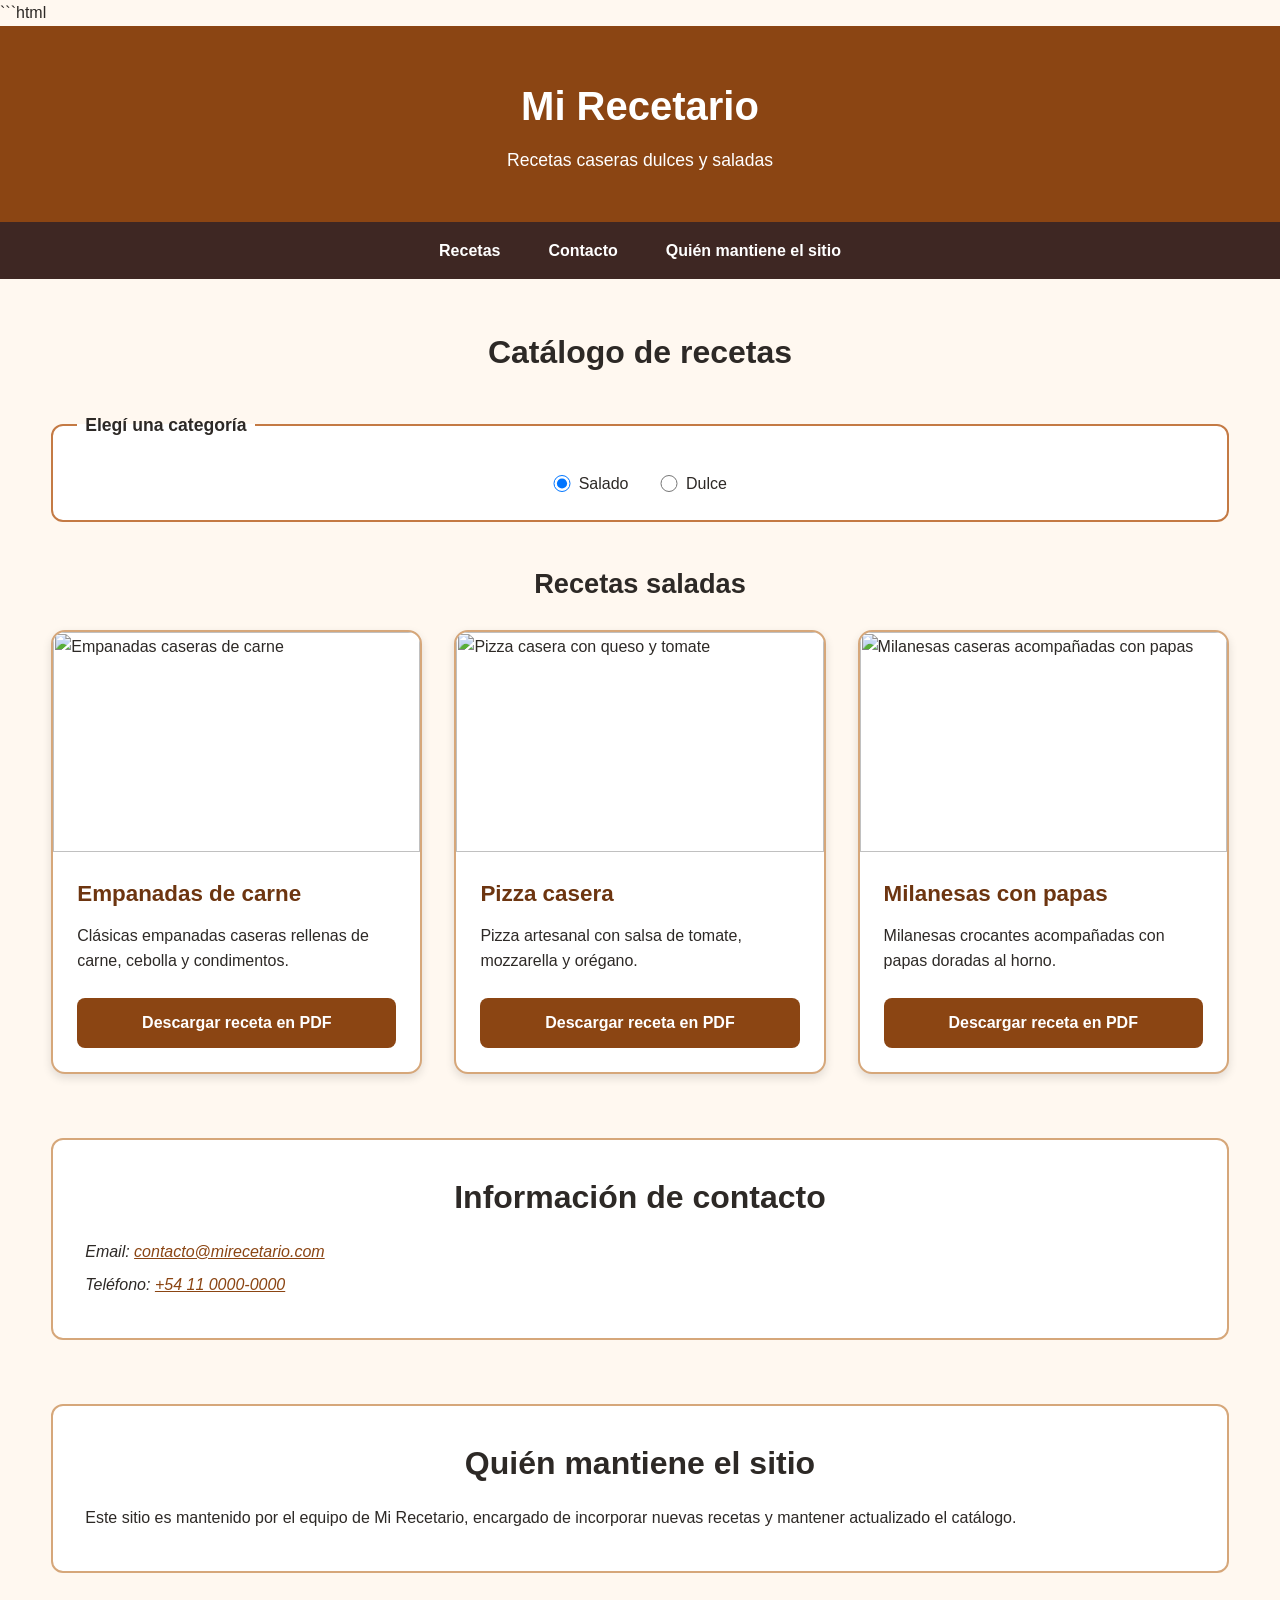
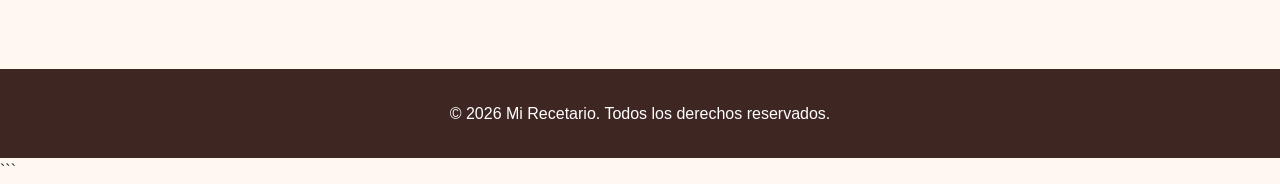
==== sitioChatGPT/index.html @ 0e3d198e "Agregados sitios de ChatGPT y Gemini" ====
```html
<!DOCTYPE html>
<html lang="es">
<head>
    <meta charset="UTF-8">
    <meta name="viewport" content="width=device-width, initial-scale=1.0">
    <meta name="description" content="Sitio web de recetas de cocina dulces y saladas.">
    <title>Recetario</title>

    <link rel="stylesheet" href="estilosIA.css">
</head>

<body>

    <header>
        <h1>Mi Recetario</h1>
        <p>Recetas caseras dulces y saladas</p>
    </header>

    <nav aria-label="Navegación principal">
        <ul>
            <li><a href="#recetas">Recetas</a></li>
            <li><a href="#contacto">Contacto</a></li>
            <li><a href="#mantenimiento">Quién mantiene el sitio</a></li>
        </ul>
    </nav>

    <main>

        <section id="recetas" aria-labelledby="titulo-recetas">

            <h2 id="titulo-recetas">Catálogo de recetas</h2>

            <!--
                Los radio buttons permiten seleccionar una categoría
                y CSS se encarga de mostrar las recetas correspondientes.
            -->
            <fieldset class="selector-categoria">

                <legend>Elegí una categoría</legend>

                <div class="opciones-categoria">

                    <div>
                        <input
                            type="radio"
                            id="categoria-salado"
                            name="categoria"
                            value="salado"
                            checked
                        >
                        <label for="categoria-salado">Salado</label>
                    </div>

                    <div>
                        <input
                            type="radio"
                            id="categoria-dulce"
                            name="categoria"
                            value="dulce"
                        >
                        <label for="categoria-dulce">Dulce</label>
                    </div>

                </div>

            </fieldset>

            <!-- RECETAS SALADAS -->
            <section
                id="salado"
                class="recetas categoria-salada"
                aria-labelledby="titulo-salado"
            >
                <h3 id="titulo-salado">Recetas saladas</h3>

                <div class="grilla-recetas">

                    <article class="receta">
                        <img
                            src="imágenes/receta1.png"
                            alt="Empanadas caseras de carne"
                        >

                        <div class="contenido-receta">
                            <h4>Empanadas de carne</h4>

                            <p>
                                Clásicas empanadas caseras rellenas de carne,
                                cebolla y condimentos.
                            </p>

                            <a
                                class="boton-pdf"
                                href="recetarios/receta1.pdf"
                                download
                            >
                                Descargar receta en PDF
                            </a>
                        </div>
                    </article>

                    <article class="receta">
                        <img
                            src="imágenes/receta2.png"
                            alt="Pizza casera con queso y tomate"
                        >

                        <div class="contenido-receta">
                            <h4>Pizza casera</h4>

                            <p>
                                Pizza artesanal con salsa de tomate,
                                mozzarella y orégano.
                            </p>

                            <a
                                class="boton-pdf"
                                href="recetarios/receta2.pdf"
                                download
                            >
                                Descargar receta en PDF
                            </a>
                        </div>
                    </article>

                    <article class="receta">
                        <img
                            src="imágenes/receta3.png"
                            alt="Milanesas caseras acompañadas con papas"
                        >

                        <div class="contenido-receta">
                            <h4>Milanesas con papas</h4>

                            <p>
                                Milanesas crocantes acompañadas con
                                papas doradas al horno.
                            </p>

                            <a
                                class="boton-pdf"
                                href="recetarios/receta3.pdf"
                                download
                            >
                                Descargar receta en PDF
                            </a>
                        </div>
                    </article>

                </div>
            </section>

            <!-- RECETAS DULCES -->
            <section
                id="dulce"
                class="recetas categoria-dulce"
                aria-labelledby="titulo-dulce"
            >
                <h3 id="titulo-dulce">Recetas dulces</h3>

                <div class="grilla-recetas">

                    <article class="receta">
                        <img
                            src="imágenes/receta4.png"
                            alt="Torta de chocolate decorada"
                        >

                        <div class="contenido-receta">
                            <h4>Torta de chocolate</h4>

                            <p>
                                Una torta húmeda de chocolate ideal
                                para compartir.
                            </p>

                            <a
                                class="boton-pdf"
                                href="recetarios/receta4.pdf"
                                download
                            >
                                Descargar receta en PDF
                            </a>
                        </div>
                    </article>

                    <article class="receta">
                        <img
                            src="imágenes/receta5.png"
                            alt="Alfajores caseros rellenos con dulce de leche"
                        >

                        <div class="contenido-receta">
                            <h4>Alfajores de dulce de leche</h4>

                            <p>
                                Delicados alfajores caseros rellenos
                                con dulce de leche.
                            </p>

                            <a
                                class="boton-pdf"
                                href="recetarios/receta5.pdf"
                                download
                            >
                                Descargar receta en PDF
                            </a>
                        </div>
                    </article>

                    <article class="receta">
                        <img
                            src="imágenes/receta6.png"
                            alt="Budín de vainilla casero"
                        >

                        <div class="contenido-receta">
                            <h4>Budín de vainilla</h4>

                            <p>
                                Budín suave y esponjoso, perfecto
                                para acompañar el mate.
                            </p>

                            <a
                                class="boton-pdf"
                                href="recetarios/receta6.pdf"
                                download
                            >
                                Descargar receta en PDF
                            </a>
                        </div>
                    </article>

                </div>
            </section>

        </section>

        <section id="contacto" class="informacion">
            <h2>Información de contacto</h2>

            <address>
                <p>
                    Email:
                    <a href="mailto:contacto@mirecetario.com">
                        contacto@mirecetario.com
                    </a>
                </p>

                <p>
                    Teléfono:
                    <a href="tel:+541100000000">
                        +54 11 0000-0000
                    </a>
                </p>
            </address>
        </section>

        <section id="mantenimiento" class="informacion">
            <h2>Quién mantiene el sitio</h2>

            <p>
                Este sitio es mantenido por el equipo de Mi Recetario,
                encargado de incorporar nuevas recetas y mantener
                actualizado el catálogo.
            </p>
        </section>

    </main>

    <footer>
        <p>&copy; 2026 Mi Recetario. Todos los derechos reservados.</p>
    </footer>

</body>
</html>
```
---- sitioChatGPT/estilosIA.css ----
/* =========================
   ESTILOS GENERALES
   ========================= */

* {
    box-sizing: border-box;
    margin: 0;
    padding: 0;
}

html {
    scroll-behavior: smooth;
}

body {
    font-family: Arial, Helvetica, sans-serif;
    line-height: 1.6;
    color: #2d2926;
    background-color: #fff8f0;
}

a {
    color: #8b4513;
}

a:focus,
input:focus {
    outline: 3px solid #1d70b8;
    outline-offset: 3px;
}


/* =========================
   ENCABEZADO
   ========================= */

header {
    text-align: center;
    padding: 3rem 1rem;
    background-color: #8b4513;
    color: white;
}

header h1 {
    font-size: 2.5rem;
    margin-bottom: 0.5rem;
}

header p {
    font-size: 1.1rem;
}


/* =========================
   NAVEGACIÓN
   ========================= */

nav {
    background-color: #3e2723;
    position: sticky;
    top: 0;
    z-index: 10;
}

nav ul {
    list-style: none;
    display: flex;
    justify-content: center;
    flex-wrap: wrap;
}

nav a {
    display: block;
    padding: 1rem 1.5rem;
    color: white;
    text-decoration: none;
    font-weight: bold;
}

nav a:hover,
nav a:focus {
    background-color: #6d4c41;
}


/* =========================
   CONTENIDO PRINCIPAL
   ========================= */

main {
    width: min(1200px, 92%);
    margin: 0 auto;
    padding: 3rem 0;
}

main h2 {
    text-align: center;
    margin-bottom: 2rem;
    font-size: 2rem;
}


/* =========================
   SELECTOR DE CATEGORÍA
   ========================= */

.selector-categoria {
    border: 2px solid #c47a44;
    border-radius: 12px;
    padding: 1.5rem;
    margin-bottom: 2.5rem;
    background-color: #fff;
}

.selector-categoria legend {
    font-weight: bold;
    padding: 0 0.5rem;
    font-size: 1.1rem;
}

.opciones-categoria {
    display: flex;
    justify-content: center;
    gap: 2rem;
    margin-top: 0.5rem;
}

.opciones-categoria div {
    display: flex;
    align-items: center;
    gap: 0.5rem;
}

.opciones-categoria input {
    width: 1.1rem;
    height: 1.1rem;
}


/* =========================
   SISTEMA DE CATEGORÍAS
   ========================= */

/*
   Inicialmente ocultamos las dos categorías.
*/

.recetas {
    display: none;
}

/*
   Si se selecciona "Salado", mostramos
   solamente las recetas saladas.
*/

body:has(#categoria-salado:checked) .categoria-salada {
    display: block;
}

/*
   Si se selecciona "Dulce", mostramos
   solamente las recetas dulces.
*/

body:has(#categoria-dulce:checked) .categoria-dulce {
    display: block;
}

.recetas > h3 {
    text-align: center;
    font-size: 1.7rem;
    margin-bottom: 1.5rem;
}


/* =========================
   TARJETAS DE RECETAS
   ========================= */

.grilla-recetas {
    display: grid;
    grid-template-columns: repeat(3, 1fr);
    gap: 2rem;
}

.receta {
    background-color: white;
    border: 2px solid #d6a77a;
    border-radius: 14px;
    overflow: hidden;

    box-shadow: 0 4px 10px rgba(0, 0, 0, 0.12);

    display: flex;
    flex-direction: column;

    transition:
        transform 0.2s ease,
        box-shadow 0.2s ease;
}

.receta:hover {
    transform: translateY(-4px);
    box-shadow: 0 8px 18px rgba(0, 0, 0, 0.16);
}

.receta img {
    display: block;
    width: 100%;
    height: 220px;
    object-fit: cover;
}

.contenido-receta {
    padding: 1.5rem;

    display: flex;
    flex-direction: column;
    flex-grow: 1;
}

.contenido-receta h4 {
    font-size: 1.4rem;
    margin-bottom: 0.7rem;
    color: #6d3510;
}

.contenido-receta p {
    margin-bottom: 1.5rem;
}


/* =========================
   BOTÓN PDF
   ========================= */

.boton-pdf {
    display: inline-block;
    margin-top: auto;
    padding: 0.75rem 1rem;

    background-color: #8b4513;
    color: white;

    border-radius: 8px;

    text-align: center;
    text-decoration: none;
    font-weight: bold;
}

.boton-pdf:hover,
.boton-pdf:focus {
    background-color: #5d2d0c;
}


/* =========================
   INFORMACIÓN
   ========================= */

.informacion {
    margin-top: 4rem;
    padding: 2rem;

    background-color: white;
    border: 2px solid #d6a77a;
    border-radius: 12px;
}

.informacion h2 {
    margin-bottom: 1rem;
}

.informacion p {
    margin-bottom: 0.5rem;
}


/* =========================
   PIE DE PÁGINA
   ========================= */

footer {
    margin-top: 3rem;
    padding: 2rem;

    text-align: center;

    background-color: #3e2723;
    color: white;
}


/* =========================
   RESPONSIVE - TABLET
   ========================= */

@media (max-width: 900px) {

    .grilla-recetas {
        grid-template-columns: repeat(2, 1fr);
    }

}


/* =========================
   RESPONSIVE - CELULAR
   ========================= */

@media (max-width: 600px) {

    header h1 {
        font-size: 2rem;
    }

    nav ul {
        flex-direction: column;
        text-align: center;
    }

    nav a {
        padding: 0.75rem;
    }

    main {
        width: 94%;
        padding: 2rem 0;
    }

    .opciones-categoria {
        flex-direction: column;
        align-items: flex-start;
        gap: 1rem;
    }

    .grilla-recetas {
        grid-template-columns: 1fr;
    }

    .receta img {
        height: 200px;
    }

}
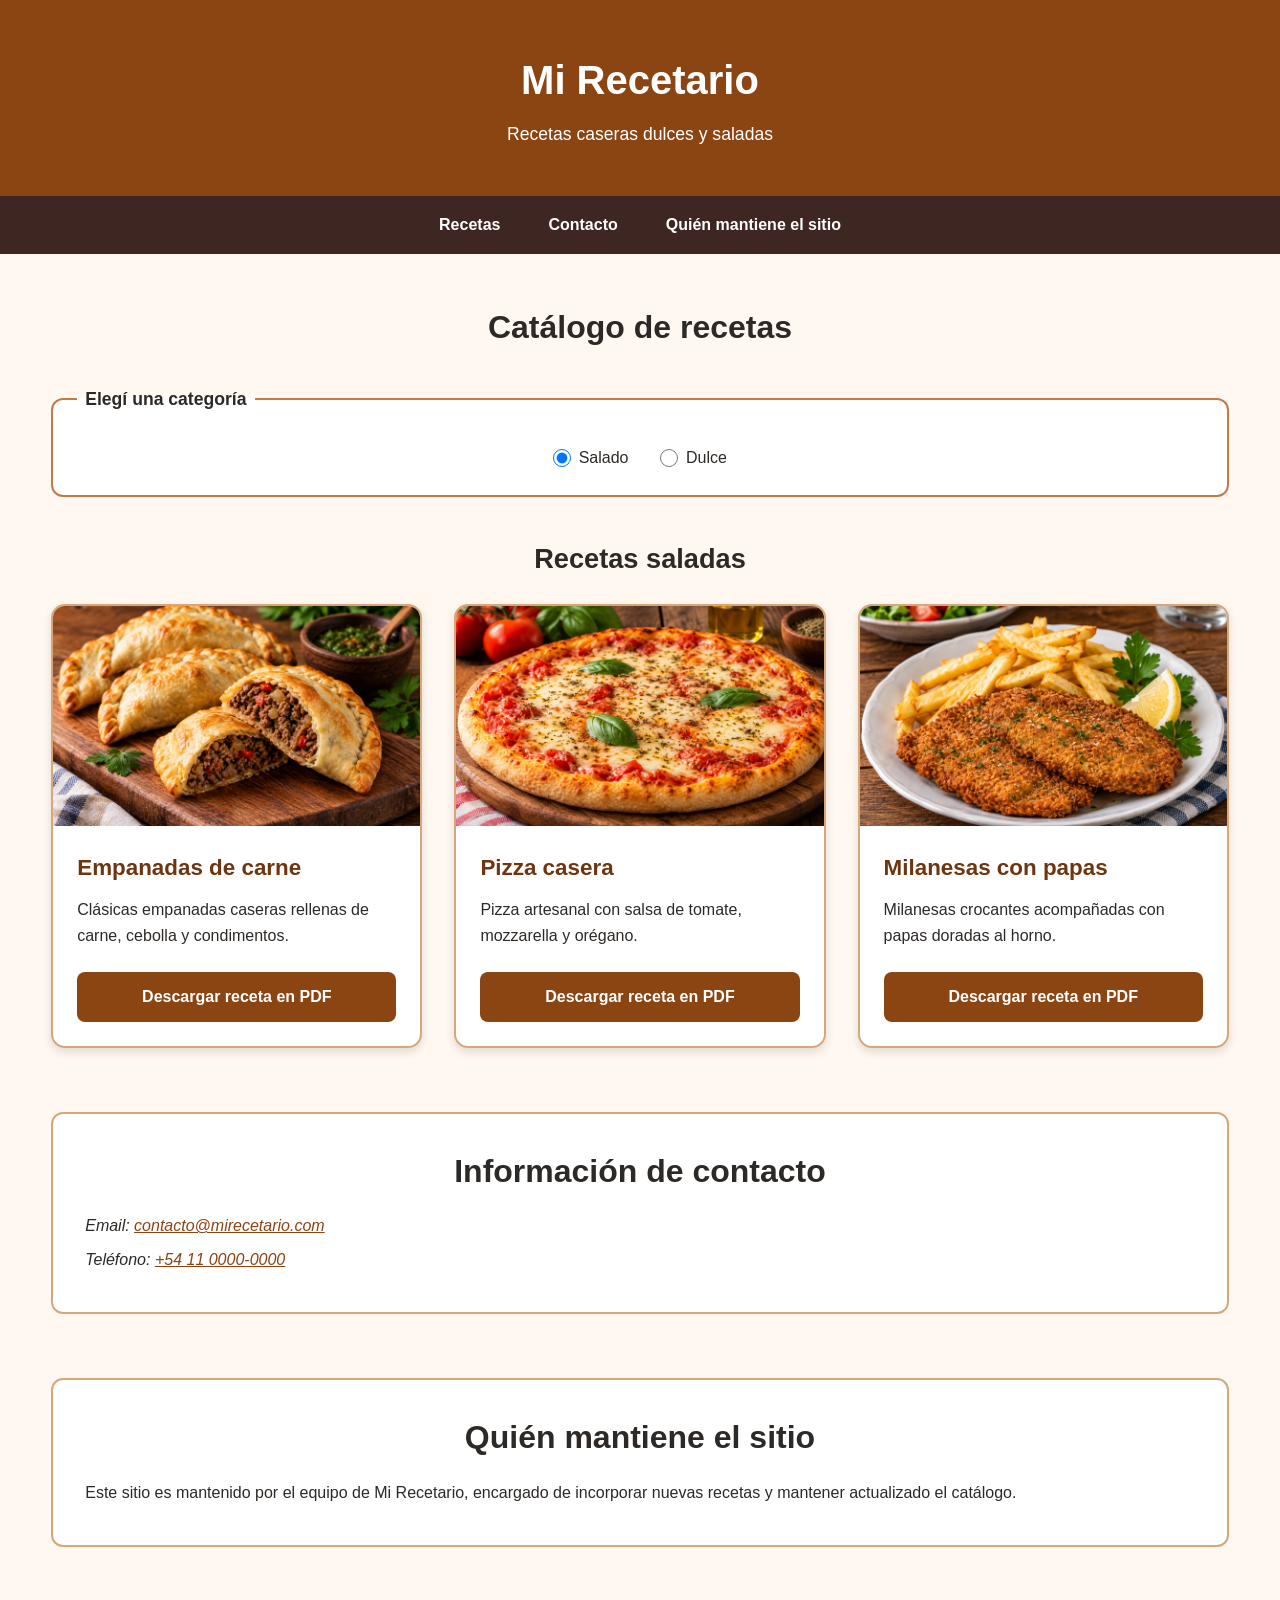
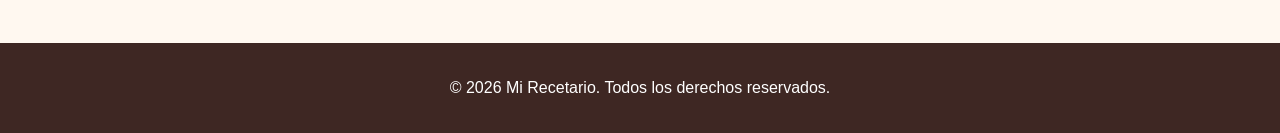
==== commit dfd4f747: "borre un comentario" ====
--- a/sitioChatGPT/index.html
+++ b/sitioChatGPT/index.html
@@ -1,4 +1,3 @@
-```html
 <!DOCTYPE html>
 <html lang="es">
 <head>
@@ -275,5 +274,4 @@
     </footer>
 
 </body>
-</html>
-```
+</html>
